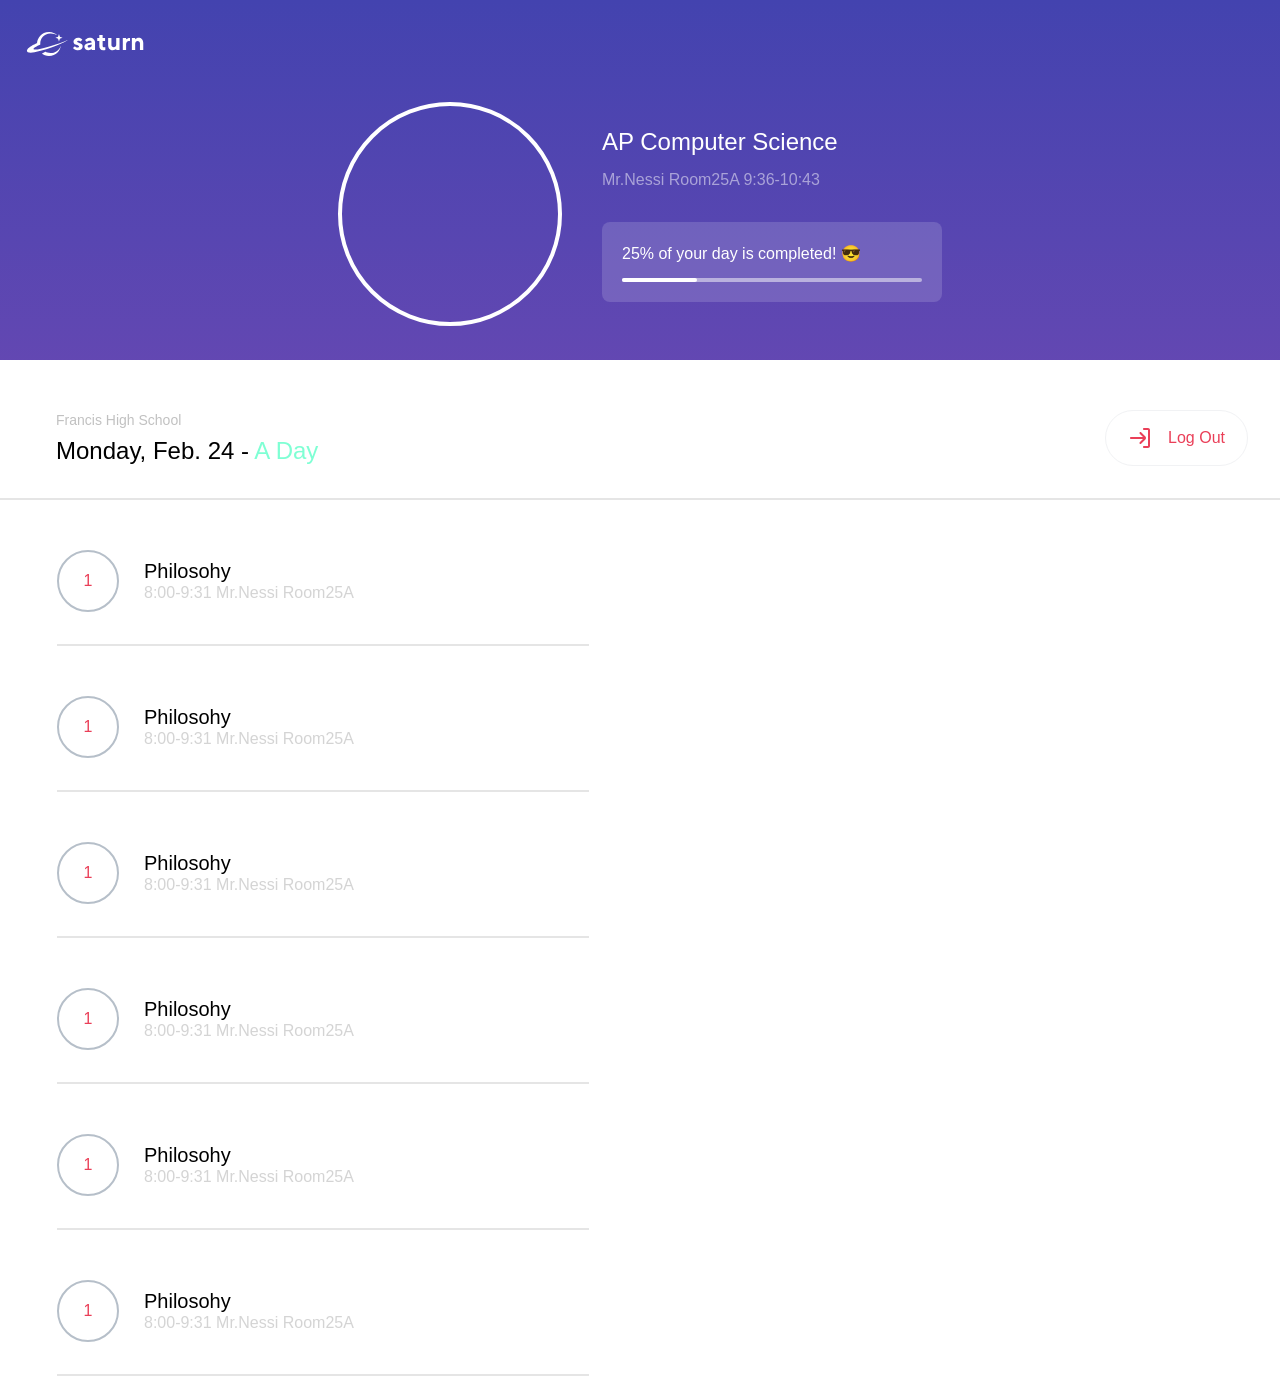
==== index.html @ 3a5cedac "first commit" ====
<!DOCTYPE html>
<html lang="en">

    <head>
        <meta charset="UTF-8">
        <meta name="viewport" content="width=device-width, initial-scale=1.0">
        <meta http-equiv="X-UA-Compatible" content="ie=edge">
        <link rel="stylesheet" href="index.css">
        <title>Saturn2.0</title>
    </head>

    <body>
        <div class="page">

            <div class="mobile__container">
                <div class="mobile__content">
                    <div class="mobile__header">
                        <div class="mobile__icon">
                            <svg width="66" height="38" viewBox="0 0 66 38" fill="none"
                                 xmlns="http://www.w3.org/2000/svg">
                                <path fill-rule="evenodd" clip-rule="evenodd"
                                      d="M53.3468 22.3578C53.3552 22.3271 53.3755 22.301 53.4032 22.2853C53.4309 22.2696 53.4636 22.2656 53.4943 22.274C53.525 22.2825 53.551 22.3028 53.5667 22.3304C53.5824 22.3581 53.5865 22.3909 53.578 22.4216C52.3539 28.8893 46.4683 37.6619 35.1238 37.7496C30.6179 37.7815 26.3512 36.0629 24.2897 34.3482C24.2651 34.3275 24.246 34.3011 24.234 34.2713C24.2221 34.2414 24.2177 34.2091 24.2213 34.1772C24.2248 34.1452 24.2362 34.1146 24.2544 34.0881C24.2726 34.0616 24.297 34.04 24.3256 34.0252L29.3937 31.234C29.4494 31.2059 29.5108 31.1913 29.5732 31.1913C29.6355 31.1913 29.6969 31.2059 29.7526 31.234C31.3197 31.9637 33.5208 33.1919 37.5043 33.1719C40.9361 33.2153 44.2979 32.2004 47.1325 30.2655C49.9671 28.3306 52.1369 25.5695 53.3468 22.3578ZM21.0957 20.1008C21.2496 20.0353 21.379 19.923 21.4656 19.7799C21.5521 19.6368 21.5915 19.4701 21.5782 19.3033C20.7567 12.4528 26.0123 2.8189 37.5043 2.57566C41.6593 2.48793 45.4794 4.10288 47.0744 4.84057C47.1006 4.85237 47.1301 4.85436 47.1576 4.84618C47.1852 4.83799 47.2088 4.82018 47.2243 4.796C47.2398 4.77181 47.246 4.74287 47.242 4.71445C47.2379 4.68603 47.2237 4.66003 47.202 4.6412C44.6739 2.50389 40.3076 0.127322 35.1278 0.254923C23.0296 0.538037 17.2078 9.89276 16.4662 17.1301C16.4532 17.2722 16.4023 17.4082 16.3188 17.5239C16.2353 17.6397 16.1224 17.7309 15.9917 17.7881C11.5296 19.7021 3.5785 23.7693 1.30162 27.4099C-0.899492 30.9269 2.02735 33.8976 12.4946 31.8959C38.7684 26.8756 58.5505 16.8988 65.1299 12.5285C65.1534 12.5113 65.1698 12.486 65.176 12.4575C65.1823 12.429 65.1778 12.3992 65.1636 12.3738C65.1494 12.3483 65.1264 12.3289 65.0989 12.3192C65.0714 12.3095 65.0413 12.3102 65.0143 12.3212C44.2034 21.6998 11.7968 30.4764 10.9395 26.8716C10.5965 25.4162 15.9956 22.286 21.0957 20.1008Z"
                                      fill="white" />
                                <path fill-rule="evenodd" clip-rule="evenodd"
                                      d="M51.8821 11.4401L50.8294 14.8534C50.8226 14.8789 50.8076 14.9015 50.7867 14.9176C50.7658 14.9337 50.7401 14.9424 50.7137 14.9424C50.6873 14.9424 50.6617 14.9337 50.6408 14.9176C50.6198 14.9015 50.6048 14.8789 50.5981 14.8534L49.5374 11.4441C49.461 11.1978 49.326 10.9738 49.1441 10.7912C48.9621 10.6085 48.7386 10.4727 48.4927 10.3953L45.0793 9.33067C45.0554 9.32281 45.0346 9.30759 45.0198 9.28718C45.005 9.26678 44.9971 9.24222 44.9971 9.21703C44.9971 9.19184 45.005 9.16729 45.0198 9.14688C45.0346 9.12647 45.0554 9.11126 45.0793 9.10339L48.4966 8.05068C48.7405 7.97393 48.9624 7.83968 49.1435 7.65925C49.3246 7.47882 49.4597 7.25749 49.5374 7.01393L50.5901 3.64048C50.599 3.61699 50.6148 3.59675 50.6355 3.58248C50.6561 3.5682 50.6806 3.56055 50.7057 3.56055C50.7308 3.56055 50.7554 3.5682 50.776 3.58248C50.7967 3.59675 50.8125 3.61699 50.8214 3.64048L51.8621 7.0219C51.9387 7.26975 52.0747 7.49516 52.2581 7.67861C52.4416 7.86205 52.667 7.99798 52.9148 8.07461L56.2962 9.11535C56.3202 9.12322 56.341 9.13844 56.3558 9.15884C56.3706 9.17925 56.3785 9.2038 56.3785 9.22899C56.3785 9.25418 56.3706 9.27874 56.3558 9.29915C56.341 9.31955 56.3202 9.33477 56.2962 9.34264L52.9228 10.3993C52.6785 10.4765 52.4564 10.6113 52.2752 10.7925C52.094 10.9736 51.9592 11.1958 51.8821 11.4401Z"
                                      fill="white" />
                            </svg>
                        </div>
                        <div class="mobile__title">
                            Sturn is best experienced on our moblie app
                        </div>
                    </div>
                    <button class="download">
                        Download Saturn
                    </button>
                </div>

                <img class="iphone"
                     src="https://s3-alpha-sig.figma.com/img/b667/4d24/1a230f1341835cdfd541a7bfa0cff40d?Expires=1580688000&Signature=Bg3J7bsmVENiM7TCJK8gvmxLzuu7H3bi12nC0SX845S4YAbRVHTXGymd~bQVvqIbUSGZr~Z--wOHYDrYdy-cujmB47OeTRrbJ7gA1kLoaZWToKgewqZ7fV06W-It6Zw20UA1AxK8UukC0UBOP6e1UKmvRGxGLFXZJJuZPvsobCeWmmm0G9zfSip-Q5vH9hw2SVoFRhNMOiEelHFtEDOqLh5xB0~ZKSpEUt4D-3gS2KMkdq5DANeLuUguHKIf410ndFmUwiEyAdZWIBMvMA4wKtDgMqjbjCw~w~KhBvetBA0tMQ6hfUhSWQoNBS493JsNZn7HCLhOvs~2ne1AziNylg__&Key-Pair-Id=APKAINTVSUGEWH5XD5UA"
                     alt="">

            </div>


            <div class="portrait__container">
                <div class="detail">
                    <div class="logo">
                        <svg width="119" height="24" viewBox="0 0 119 24" fill="none"
                             xmlns="http://www.w3.org/2000/svg">
                            <path fill-rule="evenodd" clip-rule="evenodd"
                                  d="M35.6622 14.149C35.6676 14.1293 35.6806 14.1127 35.6983 14.1026C35.716 14.0926 35.737 14.0899 35.7566 14.0954C35.7763 14.1008 35.7929 14.1138 35.803 14.1315C35.813 14.1492 35.8156 14.1702 35.8102 14.1898C35.0268 18.3292 31.26 23.9436 23.9995 23.9997C21.1157 24.0201 18.3851 22.9202 17.0657 21.8229C17.05 21.8096 17.0377 21.7927 17.0301 21.7736C17.0225 21.7545 17.0196 21.7338 17.0219 21.7134C17.0242 21.6929 17.0315 21.6733 17.0431 21.6564C17.0548 21.6394 17.0704 21.6256 17.0887 21.6161L20.3323 19.8297C20.3679 19.8118 20.4072 19.8024 20.4471 19.8024C20.487 19.8024 20.5263 19.8118 20.562 19.8297C21.5649 20.2968 22.9736 21.0828 25.5231 21.07C27.7194 21.0978 29.871 20.4483 31.6851 19.2099C33.4993 17.9716 34.8879 16.2045 35.6622 14.149ZM15.0215 12.7045C15.12 12.6626 15.2028 12.5907 15.2583 12.4991C15.3137 12.4075 15.3389 12.3008 15.3303 12.1941C14.8046 7.80976 18.1682 1.64409 25.5231 1.48842C28.1823 1.43228 30.6271 2.46584 31.6479 2.93796C31.6646 2.94552 31.6836 2.94679 31.7012 2.94155C31.7188 2.93631 31.7339 2.92492 31.7438 2.90944C31.7537 2.89396 31.7578 2.87543 31.7551 2.85724C31.7525 2.83906 31.7434 2.82241 31.7296 2.81036C30.1116 1.44249 27.3171 -0.0785138 24.0021 0.0031506C16.2593 0.184343 12.5333 6.17136 12.0587 10.8033C12.0503 10.8942 12.0178 10.9812 11.9643 11.0553C11.9109 11.1294 11.8386 11.1877 11.755 11.2243C8.89926 12.4493 3.81055 15.0524 2.35335 17.3824C0.944638 19.6332 2.81782 21.5345 9.51685 20.2534C26.3321 17.0404 38.9926 10.6553 43.2034 7.85824C43.2185 7.84721 43.229 7.83105 43.2329 7.81281C43.2369 7.79458 43.2341 7.77551 43.225 7.75921C43.2159 7.74291 43.2012 7.73049 43.1836 7.72429C43.166 7.71809 43.1467 7.71853 43.1294 7.72554C29.8104 13.7279 9.07024 19.3449 8.52156 17.0378C8.30209 16.1063 11.7575 14.103 15.0215 12.7045Z"
                                  fill="white" />
                            <path fill-rule="evenodd" clip-rule="evenodd"
                                  d="M34.7247 7.16106L34.051 9.34558C34.0467 9.36191 34.0371 9.37635 34.0237 9.38665C34.0103 9.39695 33.9939 9.40254 33.977 9.40254C33.9601 9.40254 33.9437 9.39695 33.9303 9.38665C33.9169 9.37635 33.9073 9.36191 33.903 9.34558L33.2242 7.16361C33.1753 7.00603 33.0889 6.86265 32.9724 6.74576C32.856 6.62886 32.7129 6.54194 32.5555 6.49243L30.371 5.81104C30.3557 5.80601 30.3424 5.79627 30.3329 5.78321C30.3234 5.77015 30.3184 5.75443 30.3184 5.73831C30.3184 5.72219 30.3234 5.70647 30.3329 5.69341C30.3424 5.68035 30.3557 5.67061 30.371 5.66558L32.5581 4.99185C32.7142 4.94273 32.8561 4.85681 32.9721 4.74133C33.088 4.62586 33.1744 4.48421 33.2242 4.32832L33.8979 2.16932C33.9036 2.15429 33.9137 2.14134 33.9269 2.1322C33.9401 2.12306 33.9558 2.11816 33.9719 2.11816C33.988 2.11816 34.0037 2.12306 34.0169 2.1322C34.0301 2.14134 34.0402 2.15429 34.0459 2.16932L34.712 4.33343C34.761 4.49205 34.848 4.63632 34.9654 4.75372C35.0828 4.87112 35.2271 4.95812 35.3857 5.00716L37.5498 5.67324C37.5651 5.67827 37.5785 5.68801 37.5879 5.70107C37.5974 5.71413 37.6025 5.72984 37.6025 5.74596C37.6025 5.76209 37.5974 5.7778 37.5879 5.79086C37.5785 5.80392 37.5651 5.81366 37.5498 5.8187L35.3908 6.49498C35.2345 6.54435 35.0923 6.63066 34.9764 6.7466C34.8604 6.86254 34.7741 7.0047 34.7247 7.16106Z"
                                  fill="white" />
                            <path d="M57.2997 7.66197C57.2997 7.66197 57.125 7.41361 56.8814 7.19804C56.6377 6.98246 56.1163 6.60325 55.423 6.29396C54.7298 5.98467 53.9647 5.83003 53.14 5.83003C51.8251 5.83003 50.7254 6.22259 49.8289 6.99581C48.9324 7.78093 48.4901 8.64932 48.4901 9.60098C48.4901 10.3385 48.6694 10.9571 49.0519 11.4329C49.4225 11.9207 49.8767 12.2775 50.4146 12.5035C50.9525 12.7415 51.5023 12.9318 52.0522 13.0983C52.602 13.2649 53.0563 13.4552 53.4388 13.6693C53.8093 13.8835 54.0006 14.1571 54.0006 14.4782C54.0006 14.8113 53.8572 15.073 53.5942 15.2753C53.3312 15.4775 52.9367 15.5726 52.4108 15.5726C51.9327 15.5726 51.4665 15.4537 51.0242 15.2039C50.57 14.9541 50.2831 14.7518 50.1397 14.6091C49.9962 14.4663 49.9006 14.3355 49.8408 14.2403L48 16.0604L48.1673 16.3102C48.2869 16.4529 48.4781 16.6314 48.7411 16.8455C49.0041 17.0596 49.3268 17.2618 49.6854 17.476C50.044 17.6901 50.5102 17.8804 51.084 18.0232C51.6577 18.1778 52.2554 18.2492 52.9009 18.2492C54.3831 18.2492 55.5426 17.8923 56.3913 17.1667C57.24 16.4529 57.6703 15.5489 57.6703 14.4782C57.6703 13.7407 57.479 13.1102 57.1085 12.6106C56.726 12.111 56.2717 11.7422 55.7219 11.5162C55.172 11.2902 54.6222 11.0998 54.0843 10.9333C53.5464 10.7668 53.0921 10.5883 52.7216 10.3742C52.3391 10.172 52.1598 9.91027 52.1598 9.60098C52.1598 9.35117 52.2913 9.12515 52.5542 8.93482C52.8172 8.74449 53.1758 8.63742 53.63 8.63742C53.9886 8.63742 54.3353 8.73259 54.6819 8.91103C55.0166 9.08946 55.2437 9.23221 55.3513 9.33927C55.4589 9.45823 55.5426 9.5415 55.5904 9.60098L57.2997 7.66197Z"
                                  fill="white" />
                            <path d="M66.7309 18.0113H70.0301V10.5764C70.0301 9.22032 69.5519 8.09022 68.5957 7.18614C67.6394 6.28207 66.3962 5.83003 64.8901 5.83003C64.3044 5.83003 63.7306 5.92519 63.1688 6.09173C62.619 6.25827 62.1648 6.44861 61.8181 6.65083C61.4834 6.85306 61.1607 7.07908 60.8738 7.34079C60.5869 7.60249 60.3957 7.79283 60.312 7.89989C60.2283 8.00695 60.1566 8.09022 60.1088 8.1497L61.9376 9.96975L62.2126 9.68425C62.4038 9.47013 62.7146 9.2679 63.1569 9.06567C63.6111 8.86344 64.1012 8.75638 64.6391 8.75638C65.2965 8.75638 65.8105 8.92292 66.1691 9.23221C66.5397 9.5534 66.719 9.95785 66.719 10.4575L62.9178 11.1355C61.8181 11.3378 60.9455 11.766 60.312 12.4084C59.6904 13.0626 59.3677 13.8716 59.3677 14.847C59.3677 15.7987 59.7502 16.5957 60.4913 17.2618C61.2443 17.928 62.2126 18.2492 63.4079 18.2492C64.0295 18.2492 64.6271 18.1183 65.2009 17.8566C65.7747 17.5949 66.1572 17.3808 66.3245 17.2143C66.4919 17.0477 66.6234 16.9169 66.719 16.7979L66.7309 18.0113ZM64.2685 15.5726C63.2167 15.5726 62.6787 15.1682 62.6787 14.3593C62.6787 13.6098 63.133 13.1578 64.0295 13.0151L66.719 12.5273V12.8961C66.719 13.7407 66.5038 14.395 66.0616 14.8708C65.6193 15.3466 65.0216 15.5726 64.2685 15.5726Z"
                                  fill="white" />
                            <path d="M74.3213 4.73562C74.3213 5.21145 74.3299 6.00001 74.3299 6.00001C74.3299 6.00001 73.7203 6.00001 73.3497 6.00001H72.25V8.92636H74.3299L74.3213 14.1095C74.3213 16.8693 75.5764 18.2492 78.1106 18.2492C78.9234 18.2611 79.6645 18.1421 80.3219 17.8923V15.0849L80.1785 15.1325C80.0709 15.1801 79.9155 15.2277 79.7123 15.2753C79.5091 15.3228 79.3059 15.3347 79.0907 15.3347C78.6604 15.3347 78.3138 15.2039 78.0388 14.9422C77.7639 14.6805 77.6324 14.3712 77.6324 13.9905L77.641 8.92636H80.0795V6.00001H77.641L77.6324 3H74.3213V4.73562Z"
                                  fill="white" />
                            <path d="M91.2234 18.0113H94.5225V6.00001H91.2234V12.4084C91.2234 13.3125 90.9963 14.0024 90.554 14.4782C90.1117 14.966 89.5141 15.2039 88.773 15.2039C88.1036 15.2039 87.5418 14.9898 87.0995 14.5496C86.6572 14.1214 86.4421 13.5623 86.4421 12.8961V6.00001H83.1429V13.2173C83.1429 14.7399 83.5732 15.9652 84.4339 16.8812C85.2945 17.7972 86.4182 18.2492 87.7928 18.2492C88.4383 18.2492 89.0598 18.1183 89.6575 17.8566C90.2552 17.5949 90.6377 17.3808 90.817 17.2143C90.9843 17.0477 91.1278 16.9169 91.2234 16.7979V18.0113Z"
                                  fill="white" />
                            <path d="M105.042 5.94898H104.551C103.894 5.94898 103.272 6.10363 102.675 6.38913C102.077 6.68652 101.695 6.92444 101.515 7.10287C101.348 7.28131 101.204 7.42406 101.109 7.53112V6H97.8097V18.0113H101.109V12.2894C101.109 11.2664 101.372 10.4813 101.874 9.93406C102.376 9.38686 103.069 9.11326 103.93 9.11326C104.42 9.12515 104.79 9.17273 105.03 9.256L105.042 5.94898Z"
                                  fill="white" />
                            <path d="M110.17 6H106.87L106.882 18.0113H110.181V11.8017C110.181 10.9095 110.397 10.2196 110.839 9.73183C111.281 9.24411 111.879 8.9943 112.632 8.9943C113.313 8.9943 113.875 9.22032 114.305 9.67236C114.736 10.1244 114.951 10.7073 114.951 11.4329V18.0113H118.25V11.0642C118.25 9.47013 117.82 8.19728 116.959 7.24562C116.098 6.30586 114.975 5.83003 113.6 5.83003C112.955 5.83003 112.333 5.99657 111.735 6.30586C111.138 6.62704 110.755 6.87685 110.576 7.06718C110.409 7.25752 110.265 7.41216 110.17 7.54302V6Z"
                                  fill="white" />
                        </svg>
                    </div>
                    <div class="detail__content">
                        <div class="detail__ring">
                            <svg class="progress-ring" width="224" height="224">

                                <circle class="progress-ring__circle" stroke="white"
                                        stroke-width="4" fill="transparent" r="110" cx="112"
                                        cy="112" />
                            </svg>
                        </div>
                        <div class="view__block">
                            <div class="view__block__title">
                                <span class="class">AP Computer Science</span>
                                <span class="room">Mr.Nessi Room25A 9:36-10:43</span>
                            </div>
                            <div class="prograssbar">
                                <div class="prograssbar__message">
                                    25% of your day is completed! &#128526;
                                </div>
                                <div class="prograssbar__bar">
                                    <div class="prograss"></div>
                                </div>
                            </div>
                        </div>
                    </div>
                </div>

                <div class="list">
                    <div class="list__head">
                        <div class="list__title">
                            <div class="school">Francis High School</div>
                            <div class="list__date">Monday, Feb. 24 - <span class="green">A
                                    Day</span>
                            </div>
                        </div>
                        <button><svg width="20" height="20" viewBox="0 0 20 20" fill="none"
                                 xmlns="http://www.w3.org/2000/svg">
                                <path d="M15.42 11.4097C15.8 11.0297 16 10.5297 16 9.99967C16 9.46967 15.79 8.95967 15.42 8.58967L11.13 4.29966C10.74 3.90966 10.11 3.90966 9.71997 4.29966C9.32997 4.68966 9.32997 5.31967 9.71997 5.70967L13 8.99967L1 8.99968C0.45 8.99968 -2.85982e-07 9.44968 -2.61941e-07 9.99968C-2.379e-07 10.5497 0.45 10.9997 1 10.9997L13 10.9997L9.71002 14.2897C9.32002 14.6797 9.32002 15.3097 9.71002 15.6997C10.1 16.0897 10.73 16.0897 11.12 15.6997L15.42 11.4097Z"
                                      fill="#EA3F58" />
                                <path d="M13 1C13 1.55 13.45 2 14 2L18 2L18 18L14 18C13.45 18 13 18.45 13 19C13 19.55 13.45 20 14 20L18 20C19.1 20 20 19.1 20 18L20 2C20 0.899999 19.1 -2.66639e-07 18 -2.18557e-07L14 -4.37114e-08C13.45 -1.96701e-08 13 0.450001 13 1Z"
                                      fill="#EA3F58" />
                            </svg>
                            <span class="logOut">Log Out</span></button>
                    </div>

                    <div class="oncomingclass">
                        <div class="order">1</div>
                        <div class="oncomingclass__title">
                            <div class="oncomingclass__class">Philosohy</div>
                            <div class="oncomingclass__room">8:00-9:31 Mr.Nessi Room25A</div>
                        </div>
                    </div>

                    <div class="oncomingclass">
                        <div class="order">1</div>
                        <div class="oncomingclass__title">
                            <div class="oncomingclass__class">Philosohy</div>
                            <div class="oncomingclass__room">8:00-9:31 Mr.Nessi Room25A</div>
                        </div>
                    </div>

                    <div class="oncomingclass">
                        <div class="order">1</div>
                        <div class="oncomingclass__title">
                            <div class="oncomingclass__class">Philosohy</div>
                            <div class="oncomingclass__room">8:00-9:31 Mr.Nessi Room25A</div>
                        </div>
                    </div>

                    <div class="oncomingclass">
                        <div class="order">1</div>
                        <div class="oncomingclass__title">
                            <div class="oncomingclass__class">Philosohy</div>
                            <div class="oncomingclass__room">8:00-9:31 Mr.Nessi Room25A</div>
                        </div>
                    </div>

                    <div class="oncomingclass">
                        <div class="order">1</div>
                        <div class="oncomingclass__title">
                            <div class="oncomingclass__class">Philosohy</div>
                            <div class="oncomingclass__room">8:00-9:31 Mr.Nessi Room25A</div>
                        </div>
                    </div>

                    <div class="oncomingclass">
                        <div class="order">1</div>
                        <div class="oncomingclass__title">
                            <div class="oncomingclass__class">Philosohy</div>
                            <div class="oncomingclass__room">8:00-9:31 Mr.Nessi Room25A</div>
                        </div>
                    </div>

                </div>
            </div>
        </div>
    </body>

</html>
---- index.css ----
body {
  margin: 0;
  background: linear-gradient(rgb(67, 67, 175), rgb(187, 84, 187));
  font-family: Arial, Helvetica, sans-serif;
}

.page {
  height: 100vh;
  width: 100%;
  overflow: hidden;
}

.mobile__content {
  height: 100vh;
  display: flex;
  flex-direction: column;
  justify-content: space-between;
  text-align: center;
  padding: 48px 30px 40px 30px;
  box-sizing: border-box;
  z-index: 2;
  position: relative;
}

.mobile__header {
  display: flex;
  flex-direction: column;
  color: white;
}

.mobile__icon svg {
  padding: 32px 17px;
  border-radius: 30px;
  border: 1px solid rgba(255, 255, 255, 0.2);
}

.mobile__title {
  font-weight: 500;
  font-size: 24px;
  line-height: 35px;
  margin-top: 16px;
}

.download {
  color: white;
  background: #ea3f58;
  box-shadow: 0px 3px 15px rgba(9, 65, 125, 0.15);
  border-radius: 41px;
  padding: 22px 0px;
  font-weight: 500;
  font-size: 20px;
  line-height: 24px;
  border: none;
}

img {
  width: 822px;
  transform: rotate(-20deg) translateX(65px) translateY(-680px);
  z-index: 1;
}

@media only screen and (min-width: 768px) {
  .page {
    height: auto;
  }
  .mobile__container {
    display: none;
  }

  .portrait__container {
    color: white;
  }

  .logo {
    padding: 32px 25px 42px 25px;
  }

  .detail__content {
    display: flex;
    justify-content: center;
    margin-bottom: 30px;
    align-items: center;
  }

  .detail__ring {
    margin-right: 40px;
  }

  .view__block__title {
    display: flex;
    flex-direction: column;
  }

  .class {
    font-size: 24px;
    line-height: 24px;
  }

  .room {
    font-size: 16px;
    line-height: 20px;
    color: rgba(255, 255, 255, 0.5);
    padding-top: 16px;
  }

  .prograssbar {
    width: 300px;
    padding: 22px 20px 20px 20px;
    background-color: rgba(255, 255, 255, 0.15);
    margin-top: 32px;
    border-radius: 8px;
  }

  .prograssbar__bar {
    background-color: hsla(0, 0%, 100%, 0.5);
    width: 100%;
    height: 4px;
    margin-top: 15px;
    border-radius: 2px;
  }
  .prograss {
    height: inherit;
    border-radius: 2px;
    width: 25%;
    background-color: #fff;
  }

  .list {
    color: black;
    background-color: white;
  }

  .list__head {
    display: flex;
    justify-content: space-between;
    align-items: center;
    padding: 50px 32px 32px 56px;
    border-bottom: 2px solid rgba(0, 0, 0, 0.1);
  }

  button {
    display: flex;
    color: #ea3f58;
    align-items: center;
    background-color: #fff;
    border: 1px solid #f1f2f4;
    border-radius: 30px;
    outline: none;
    box-sizing: border-box;
  }

  .logOut {
    margin: 16px 16px 17px 18px;
    font-weight: 500;
    font-size: 16px;
    line-height: 19px;
    box-sizing: border-box;
  }

  button svg {
    padding-left: 18px;
  }

  .school {
    font-weight: 500;
    font-size: 14px;
    line-height: 17px;
    color: rgba(131, 131, 131, 0.5);
    margin-bottom: 8px;
  }

  .list__date {
    font-weight: 500;
    font-size: 24px;
    line-height: 28px;
    color: black;
  }

  .green {
    color: aquamarine;
  }

  .oncomingclass__class {
    font-weight: 500;
    font-size: 20px;
    line-height: 24px;
    color: black;
  }

  .oncomingclass__room {
    font-weight: 500;
    font-size: 16px;
    line-height: 20px;
    color: rgba(170, 170, 170, 0.5);
  }

  .oncomingclass {
    padding: 50px 32px 32px 0px;
    display: flex;
    align-items: center;
    max-width: 500px;
    border-bottom: 2px solid rgba(0, 0, 0, 0.1);
    margin-left: 57px;
  }

  .order {
    display: flex;
    align-items: center;
    height: 58px;
    width: 58px;
    justify-content: center;
    color: #ea3f58;
    background-color: #fff;
    border-radius: 50%;
    margin-right: 25px;
    border: 2px solid #b6bfc9;
  }
}

@media only screen and (min-width: 1024px) {

    
}
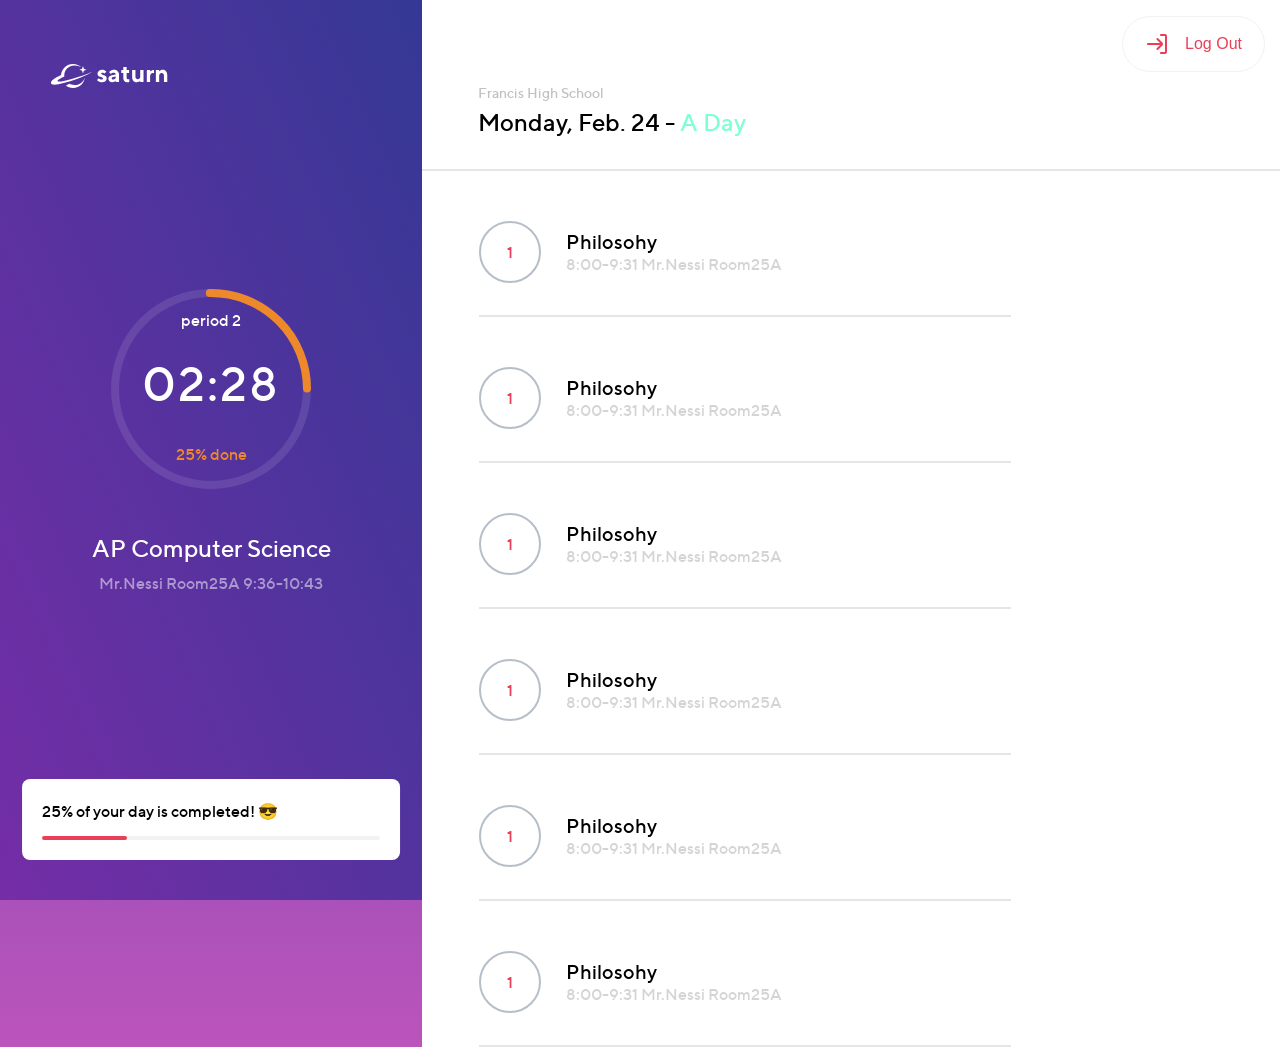
==== commit 5ceaf839: "progress ring UI finished" ====
--- a/index.html
+++ b/index.html
@@ -68,14 +68,36 @@
                         </svg>
                     </div>
                     <div class="detail__content">
+
                         <div class="detail__ring">
                             <svg class="progress-ring" width="224" height="224">
 
-                                <circle class="progress-ring__circle" stroke="white"
-                                        stroke-width="4" fill="transparent" r="110" cx="112"
-                                        cy="112" />
+                                <circle class="progress-ring__circle" stroke-width="8"
+                                        fill="transparent" r="96" cx="112" cy="112" />
+
+                                <circle class="progress__length" stroke-width="8" fill="transparent"
+                                        r="96" cx="112" cy="112" />
+
+                                <text class="time" x="50%" y="50%" fill="white"
+                                      dominant-baseline="middle" text-anchor="middle">
+                                    02:28
+                                </text>
+
+                                <text class="period" x="50%" y="20%" fill="white"
+                                      dominant-baseline="middle" text-anchor="middle">
+                                    period 2
+                                </text>
+
+                                <text class="done" x="50%" y="80%" dominant-baseline="middle"
+                                      text-anchor="middle">
+                                    25% done
+                                </text>
+
                             </svg>
+
+
                         </div>
+
                         <div class="view__block">
                             <div class="view__block__title">
                                 <span class="class">AP Computer Science</span>
@@ -94,21 +116,23 @@
                 </div>
 
                 <div class="list">
-                    <div class="list__head">
-                        <div class="list__title">
-                            <div class="school">Francis High School</div>
-                            <div class="list__date">Monday, Feb. 24 - <span class="green">A
-                                    Day</span>
+                    <div class="head__container">
+                        <div class="list__head">
+                            <div class="list__title">
+                                <div class="school">Francis High School</div>
+                                <div class="list__date">Monday, Feb. 24 - <span class="green">A
+                                        Day</span>
+                                </div>
                             </div>
+                            <button><svg width="20" height="20" viewBox="0 0 20 20" fill="none"
+                                     xmlns="http://www.w3.org/2000/svg">
+                                    <path d="M15.42 11.4097C15.8 11.0297 16 10.5297 16 9.99967C16 9.46967 15.79 8.95967 15.42 8.58967L11.13 4.29966C10.74 3.90966 10.11 3.90966 9.71997 4.29966C9.32997 4.68966 9.32997 5.31967 9.71997 5.70967L13 8.99967L1 8.99968C0.45 8.99968 -2.85982e-07 9.44968 -2.61941e-07 9.99968C-2.379e-07 10.5497 0.45 10.9997 1 10.9997L13 10.9997L9.71002 14.2897C9.32002 14.6797 9.32002 15.3097 9.71002 15.6997C10.1 16.0897 10.73 16.0897 11.12 15.6997L15.42 11.4097Z"
+                                          fill="#EA3F58" />
+                                    <path d="M13 1C13 1.55 13.45 2 14 2L18 2L18 18L14 18C13.45 18 13 18.45 13 19C13 19.55 13.45 20 14 20L18 20C19.1 20 20 19.1 20 18L20 2C20 0.899999 19.1 -2.66639e-07 18 -2.18557e-07L14 -4.37114e-08C13.45 -1.96701e-08 13 0.450001 13 1Z"
+                                          fill="#EA3F58" />
+                                </svg>
+                                <span class="logOut">Log Out</span></button>
                         </div>
-                        <button><svg width="20" height="20" viewBox="0 0 20 20" fill="none"
-                                 xmlns="http://www.w3.org/2000/svg">
-                                <path d="M15.42 11.4097C15.8 11.0297 16 10.5297 16 9.99967C16 9.46967 15.79 8.95967 15.42 8.58967L11.13 4.29966C10.74 3.90966 10.11 3.90966 9.71997 4.29966C9.32997 4.68966 9.32997 5.31967 9.71997 5.70967L13 8.99967L1 8.99968C0.45 8.99968 -2.85982e-07 9.44968 -2.61941e-07 9.99968C-2.379e-07 10.5497 0.45 10.9997 1 10.9997L13 10.9997L9.71002 14.2897C9.32002 14.6797 9.32002 15.3097 9.71002 15.6997C10.1 16.0897 10.73 16.0897 11.12 15.6997L15.42 11.4097Z"
-                                      fill="#EA3F58" />
-                                <path d="M13 1C13 1.55 13.45 2 14 2L18 2L18 18L14 18C13.45 18 13 18.45 13 19C13 19.55 13.45 20 14 20L18 20C19.1 20 20 19.1 20 18L20 2C20 0.899999 19.1 -2.66639e-07 18 -2.18557e-07L14 -4.37114e-08C13.45 -1.96701e-08 13 0.450001 13 1Z"
-                                      fill="#EA3F58" />
-                            </svg>
-                            <span class="logOut">Log Out</span></button>
                     </div>
 
                     <div class="oncomingclass">
--- a/index.css
+++ b/index.css
@@ -1,7 +1,12 @@
+@font-face {
+  font-family: "ttnorms";
+  src: url(ttnorms/medium.woff);
+}
+
 body {
   margin: 0;
   background: linear-gradient(rgb(67, 67, 175), rgb(187, 84, 187));
-  font-family: Arial, Helvetica, sans-serif;
+  font-family: "ttnorms", Fallback, sans-serif;
 }
 
 .page {
@@ -86,6 +91,38 @@
     margin-right: 40px;
   }
 
+  svg .time {
+    font-size: 48px;
+    line-height: 74px;
+    letter-spacing: 2px;
+    color: white;
+  }
+
+  svg .period {
+    font-weight: 500;
+    font-size: 16px;
+    line-height: 20px;
+  }
+
+  svg .done {
+    fill: #ed882c;
+    font-weight: 500;
+    font-size: 16px;
+    line-height: 20px;
+  }
+
+  svg .progress-ring__circle {
+    stroke: rgba(255, 255, 255, 0.1);
+  }
+
+  .progress__length {
+    stroke-dasharray: 150 451;
+    transform: rotate(-90deg);
+    transform-origin: 50% 50%;
+    stroke: #ed882b;
+    stroke-linecap: round;
+  }
+
   .view__block__title {
     display: flex;
     flex-direction: column;
@@ -99,7 +136,7 @@
   .room {
     font-size: 16px;
     line-height: 20px;
-    color: rgba(255, 255, 255, 0.5);
+    color: #8c99a6;
     padding-top: 16px;
   }
 
@@ -135,6 +172,12 @@
     justify-content: space-between;
     align-items: center;
     padding: 50px 32px 32px 56px;
+  }
+
+  .head__container {
+    max-width: 90%;
+    width: 100%;
+    margin: auto;
     border-bottom: 2px solid rgba(0, 0, 0, 0.1);
   }
 
@@ -218,6 +261,112 @@
 }
 
 @media only screen and (min-width: 1024px) {
-
-    
-}
+  .detail {
+    display: flex;
+    flex-direction: column;
+    justify-content: center;
+    background: linear-gradient(246.21deg, #183d8e -43.38%, #762da7 102.31%);
+    width: 33vw;
+    height: 100vh;
+    position: fixed;
+  }
+
+  .list {
+    background-color: white;
+    width: 67%;
+    position: relative;
+    left: 33vw;
+    background-color: white;
+    height: auto;
+  }
+
+  .logo {
+    position: absolute;
+    top: 32px;
+    left: 24px;
+  }
+
+  .detail__ring {
+    margin-right: 0px;
+  }
+
+  .detail__content {
+    display: flex;
+    flex-direction: column;
+    align-items: center;
+    justify-content: center;
+  }
+
+  .view__block__title {
+    text-align: center;
+  }
+
+  .prograssbar {
+    position: absolute;
+    bottom: 40px;
+    left: 50%;
+    transform: translateX(-50%);
+    background-color: white;
+    color: black;
+    width: 80%;
+  }
+
+  .prograssbar__bar {
+    background-color: #f1f2f4;
+  }
+
+  .prograss {
+    background-color: #ea3f58;
+  }
+
+  .class {
+    margin-top: 32px;
+    font-size: 24px;
+    line-height: 24px;
+    text-align: center;
+    color: #fff;
+  }
+
+  .room {
+    font-size: 16px;
+    line-height: 20px;
+    color: rgba(255, 255, 255, 0.5);
+    padding-top: 12px;
+    text-align: center;
+  }
+
+  .oncomingclass {
+    background-color: white;
+  }
+
+  button {
+    position: absolute;
+    top: 16px;
+    right: 15px;
+  }
+
+  .list__head {
+    padding-top: 84px;
+  }
+
+  .head__container {
+    max-width: 100%;
+    width: 100%;
+    margin: auto;
+    border-bottom: 2px solid rgba(0, 0, 0, 0.1);
+  }
+}
+
+@media only screen and (min-width: 1440px) {
+  .list__head {
+    padding: 120px 72px 32px 72px;
+  }
+
+  .oncomingclass {
+    margin: 0px 72px;
+  }
+
+  .prograssbar {
+    max-width: 380px;
+  }
+}
